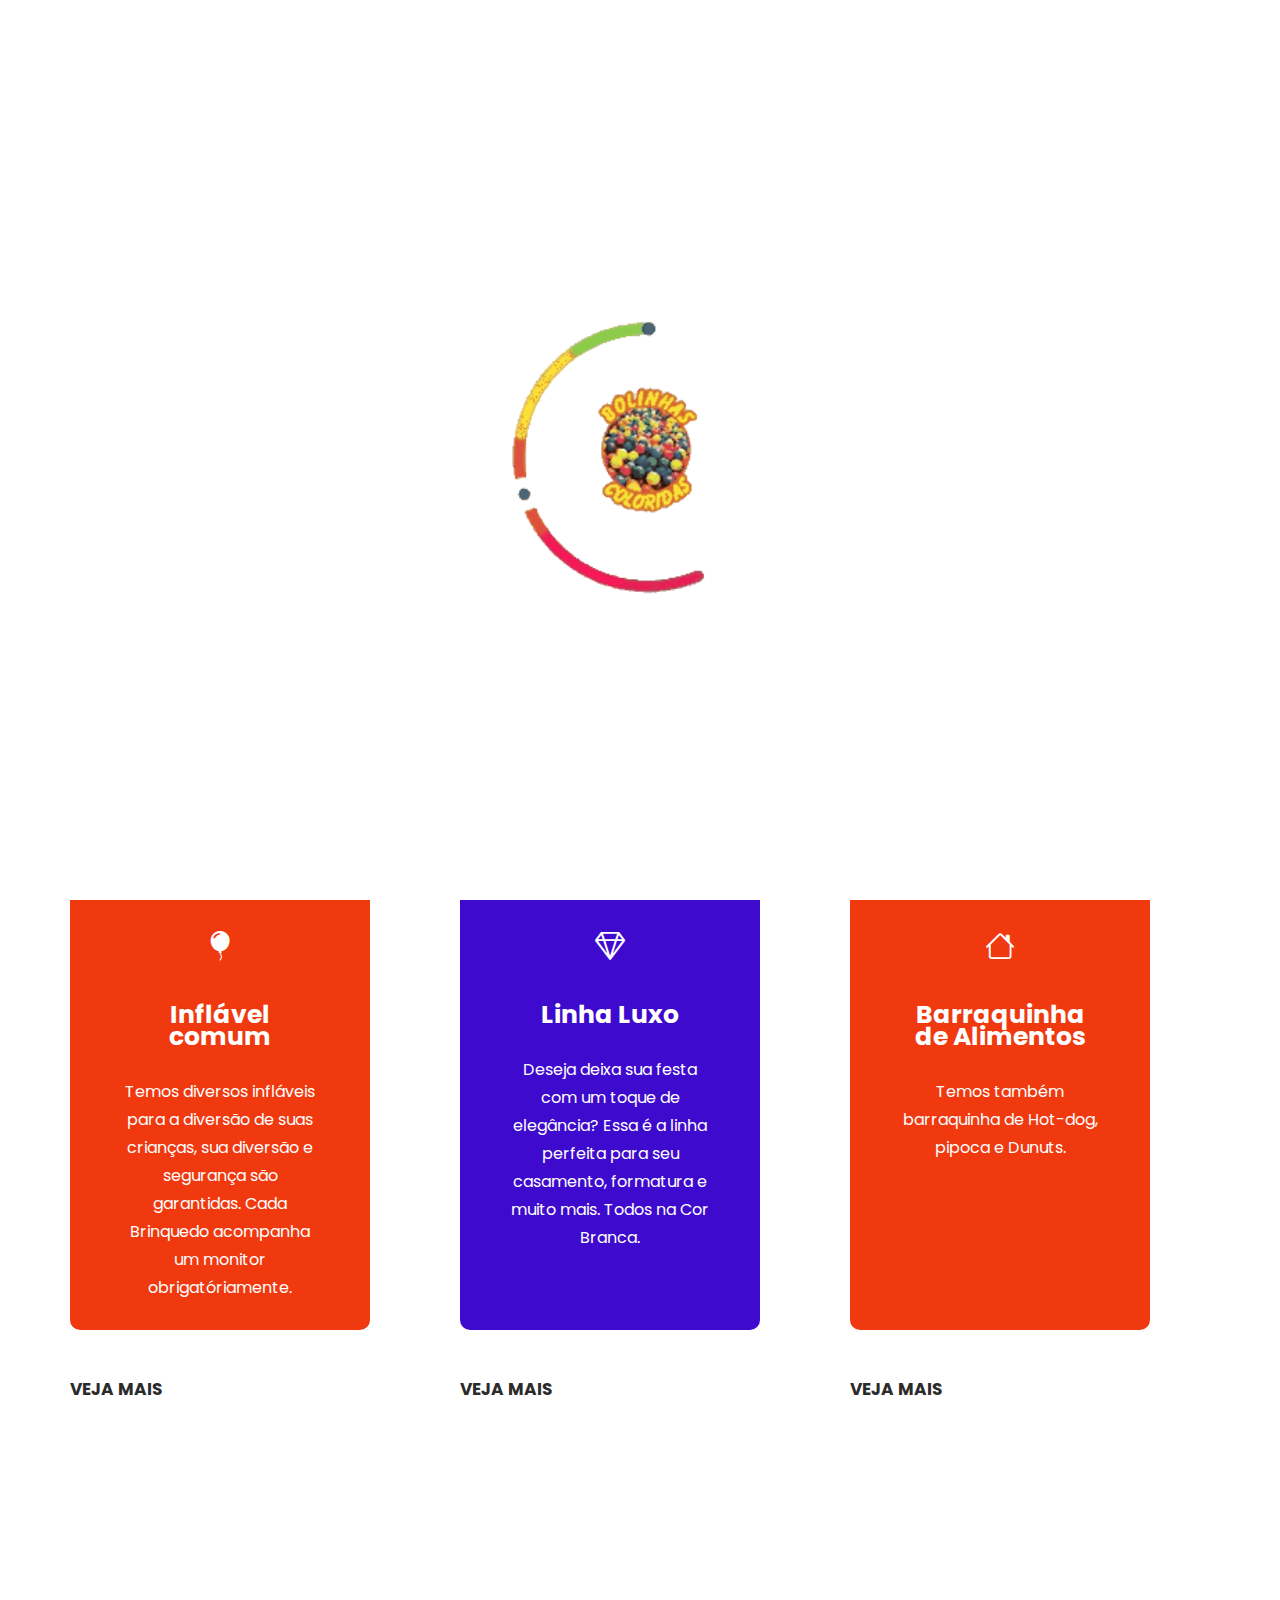
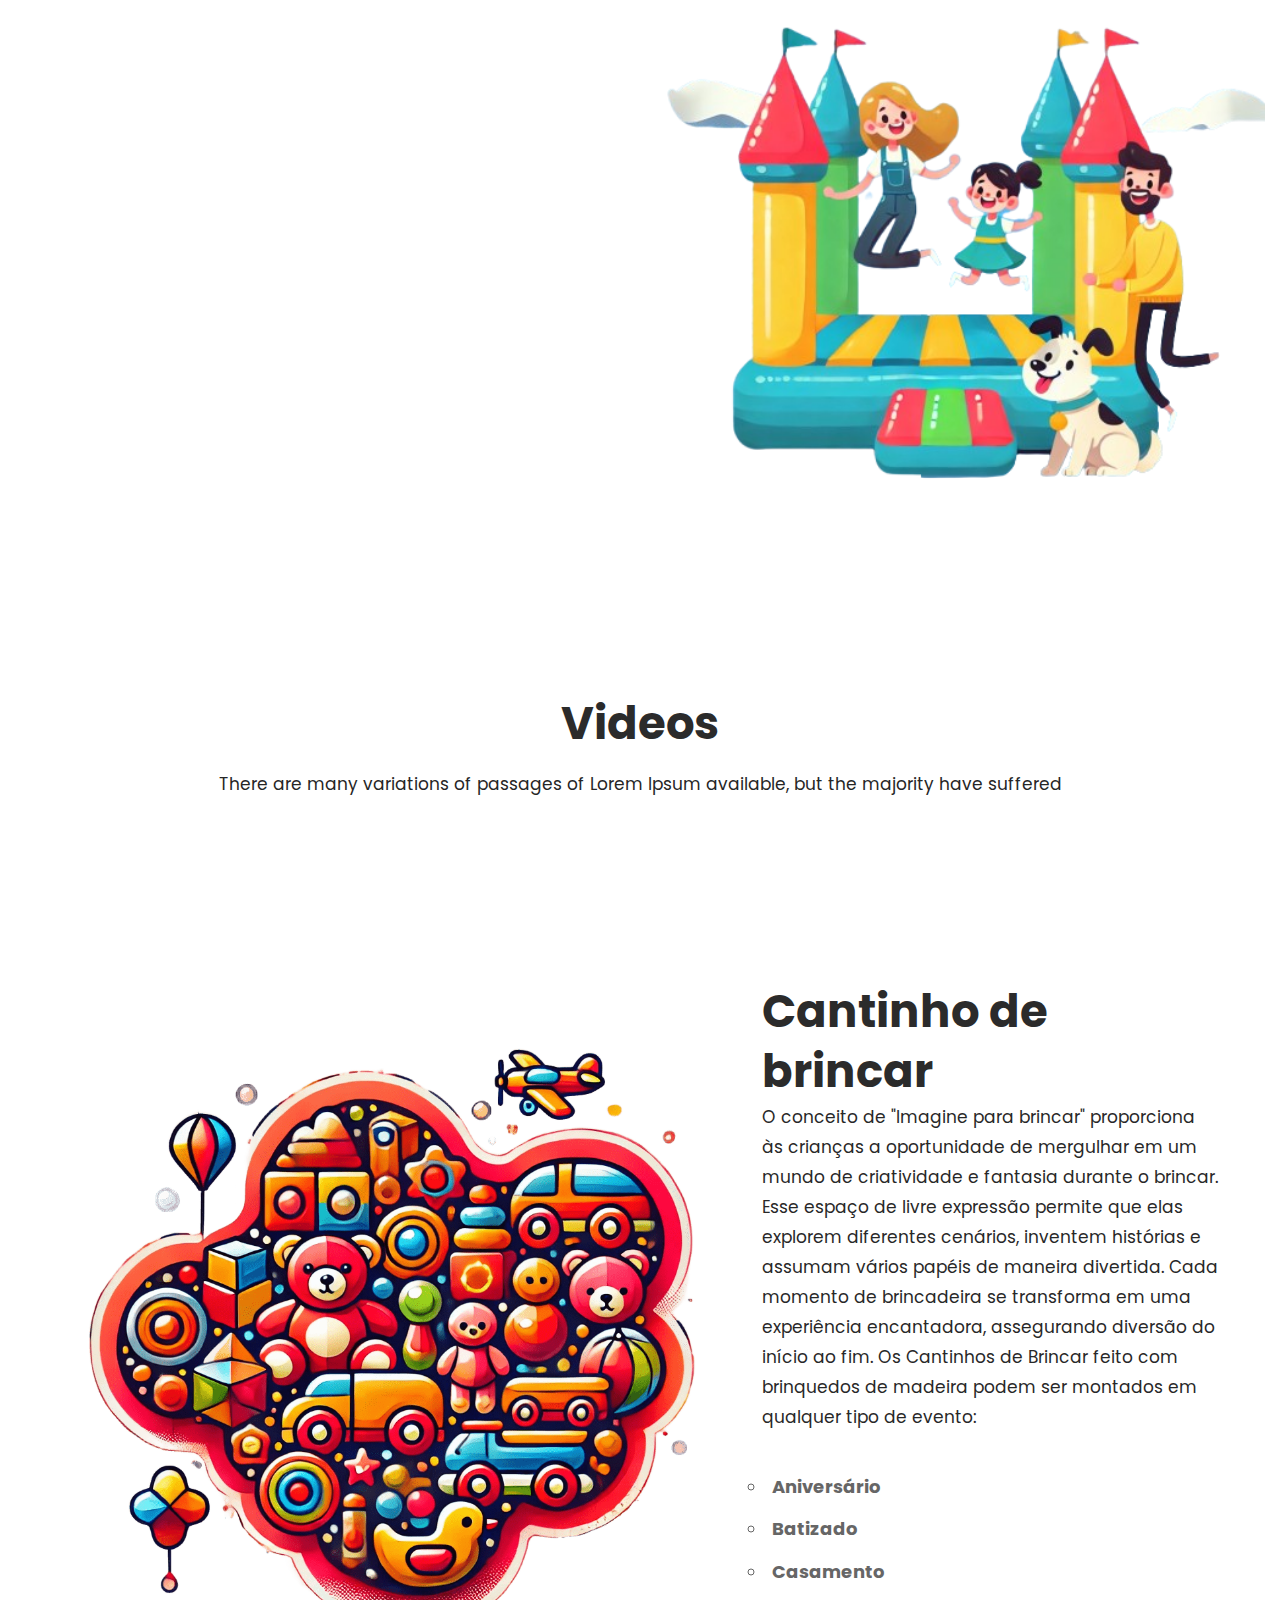
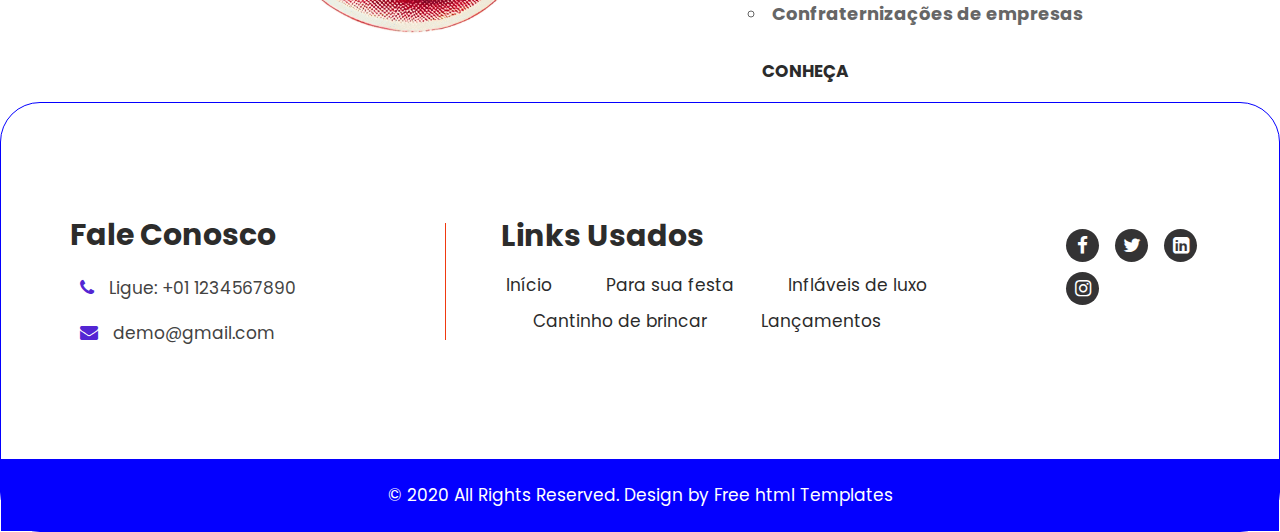
==== bolinhas-coloridas/index.html @ a18273a8 "first commit" ====
<!DOCTYPE html>
<html lang="pt-BR">
  <head>
    <!-- basic -->
    <meta charset="utf-8" />
    <meta http-equiv="X-UA-Compatible" content="IE=edge" />
    <!-- mobile metas -->
    <meta name="viewport" content="width=device-width, initial-scale=1" />
    <meta name="viewport" content="initial-scale=1, maximum-scale=1" />
    <!-- site metas -->
    <title>Bolinhas Coloridas</title>
    <meta name="keywords" content="" />
    <meta name="description" content="" />
    <meta name="author" content="" />
    <!-- bootstrap css -->
    <link rel="stylesheet" href="css/bootstrap.min.css" />
    <!-- style css -->
    <link rel="stylesheet" href="css/style.css" />
    <!-- Responsive-->
    <link rel="stylesheet" href="css/responsive.css" />
    <!-- fevicon -->
    <link rel="icon" href="images/fevicon.png" type="image/gif" />
    
    <!-- Tweaks for older IEs-->
    <link
      rel="stylesheet"
      href="https://netdna.bootstrapcdn.com/font-awesome/4.0.3/css/font-awesome.css"
    />
    <link
      rel="stylesheet"
      href="https://cdn.jsdelivr.net/npm/bootstrap-icons@1.11.3/font/bootstrap-icons.min.css"
    />
    <!--[if lt IE 9]>
      <script src="https://oss.maxcdn.com/html5shiv/3.7.3/html5shiv.min.js"></script>
      <script src="https://oss.maxcdn.com/respond/1.4.2/respond.min.js"></script
    ><![endif]-->
  </head>
  <!-- body -->
  <body class="main-layout">
    <!-- loader  -->
    <div class="loader_bg">
      <div class="loader"><img src="images/loading.gif" alt="#" /></div>
    </div>
    <!-- end loader -->
    <!-- header -->
   <my-header></my-header>
    <!-- end header inner -->
    <!-- end header -->
    <!-- top -->
    <div class="full_bg">
      <div class="slider_main">
        <div class="container-fluid">
          <div class="row">
            <div class="col-md-12" id="ToChange">
              <!-- carousel code -->
              <div id="carouselExampleIndicators" class="carousel slide">
                <ol class="carousel-indicators">
                  <li
                    data-target="#carouselExampleIndicators"
                    data-slide-to="0"
                    class="active"
                  ></li>
                  <li
                    data-target="#carouselExampleIndicators"
                    data-slide-to="1"
                  ></li>
                  <li
                    data-target="#carouselExampleIndicators"
                    data-slide-to="2"
                  ></li>
                </ol>
                <div class="carousel-inner">
                  <!-- first slide -->
                  <div class="carousel-item active">
                    <div class="carousel-caption relative">
                      <div class="row d_flex">
                        <div class="col-md-5">
                          <div class="board">
                            <i><img src="images/top_icon.png" alt="#" /></i>
                            <h3>
                              Chute<br />
                              ao<br />
                              Gol!
                            </h3>
                            <div class="link_btn">
                              <a class="read_more4" href="Javascript:void(0)"
                                >Veja mais <span></span
                              ></a>
                            </div>
                          </div>
                        </div>
                        <div class="col-md-7">
                          <div class="banner_img">
                            <figure>
                              <img
                                class="img_responsive"
                                src="/src/Catalogo-Locacao/chute-a-gol-01.jpg"
                              />
                            </figure>
                          </div>
                        </div>
                      </div>
                    </div>
                  </div>
                  <!-- second slide -->
                  <div class="carousel-item">
                    <div class="carousel-caption relative">
                      <div class="row d_flex">
                        <div class="col-md-5">
                          <div class="board">
                            <i><img src="images/top_icon.png" alt="#" /></i>
                            <h3>Giro Maluco!</h3>
                            <div class="link_btn">
                              <a class="read_more4" href="Javascript:void(0)"
                                >Veja mais <span></span
                              ></a>
                            </div>
                          </div>
                        </div>
                        <div class="col-md-7">
                          <div class="banner_img">
                            <figure>
                              <img
                                class="img_responsive"
                                src="/src/Catalogo-Locacao/GiroMaluco.png"
                              />
                            </figure>
                          </div>
                        </div>
                      </div>
                    </div>
                  </div>
                  <!-- third slide-->
                  <div class="carousel-item">
                    <div class="carousel-caption relative">
                      <div class="row d_flex">
                        <div class="col-md-5">
                          <div class="board">
                            <i><img src="images/top_icon.png" alt="#" /></i>
                            <h3>
                              Megaplay<br />
                              tigre<br />
                              3 em 1
                            </h3>
                            <div class="link_btn">
                              <a class="read_more4" href="Javascript:void(0)"
                                >Veja mais <span></span
                              ></a>
                            </div>
                          </div>
                        </div>
                        <div class="col-md-7">
                          <div class="banner_img">
                            <figure>
                              <img
                                class="img_responsive"
                                src="/src/Catalogo-Locacao/MegaplayTigre3em1.jpg"
                              />
                            </figure>
                          </div>
                        </div>
                      </div>
                    </div>
                  </div>
                </div>
                <!-- controls -->
                <a
                  class="carousel-control-prev"
                  href="#carouselExampleIndicators"
                  role="button"
                  data-slide="prev"
                >
                  <i class="fa fa-arrow-left" aria-hidden="true"></i>
                  <span class="sr-only">Previous</span>
                </a>
                <a
                  class="carousel-control-next"
                  href="#carouselExampleIndicators"
                  role="button"
                  data-slide="next"
                >
                  <i class="fa fa-arrow-right" aria-hidden="true"></i>
                  <span class="sr-only">Next</span>
                </a>
              </div>
            </div>
          </div>
        </div>
      </div>
    </div>
    <!-- end banner -->
    <!-- our class -->
    <div class="class">
      <div class="container">
        <div class="row">
          <div class="col-md-12">
            <div class="titlepage text_align_center">
              <h2>Classes dos nosso Brinquedos:</h2>
              <p>Conheça nossos Brinquedos:</p>
            </div>
          </div>
        </div>
        <div class="row">
          <div class="col-md-4 margi_bottom">
            <div id="Cont-teiner" class="class_box text_align_center">
              <i id="icon" class="bi bi-balloon-fill"></i>
              <h3>Inflável comum</h3>
              <p>
                Temos diversos infláveis para a diversão de suas crianças, sua
                diversão e segurança são garantidas.
                <span
                  >Cada Brinquedo acompanha um monitor obrigatóriamente.</span
                >
              </p>
            </div>
            <a class="read_more" href="inflaveis-comum.html">Veja mais</a>
          </div>
          <div class="col-md-4 margi_bottom">
            <div id="Cont-teiner" class="class_box blue text_align_center">
              <i id="icon" class="bi bi-gem"></i>
              <h3>Linha Luxo</h3>
              <p>
                Deseja deixa sua festa com um toque de elegância? Essa é a linha
                perfeita para seu casamento, formatura e muito mais.
                <span>Todos na Cor Branca.</span>
              </p>
            </div>
            <a class="read_more2" href="inflaveis-luxo.html">Veja mais</a>
          </div>
          <div class="col-md-4 margi_bottom">
            <div id="Cont-teiner" class="class_box text_align_center">
              <i id="icon" class="bi bi-house"></i>
              <h3>Barraquinha de Alimentos</h3>
              <p>Temos também barraquinha de Hot-dog, pipoca e Dunuts.</p>
            </div>
            <a class="read_more" href="barraquinha.html">Veja mais</a>
          </div>
        </div>
      </div>
    </div>
    <!-- end our class -->
    <!-- about -->
    <div class="about">
      <div class="container-fluid">
        <div class="row d_flex">
          <div class="col-md-6">
            <div class="titlepage text_align_left">
              <h2>
                Sobre <br />Bolinhas <br />
                Coloridas
              </h2>
              <p>
                Lorem ipsum dolor Lorem ipsum dolor Lorem ipsum dolor Lorem
                ipsum dolor Lorem ipsum dolor Lorem ipsum dolor Lorem ipsum
                dolorLorem ipsum dolorLorem ipsum dolorLorem ipsum dolor
              </p>
              <div class="link_btn">
                <a class="read_more5" href="about.html">Veja mais</a> <!--Colocar sobre bolinhas e dentro dessa page colocar fadtea-->
              </div>
            </div>
          </div>
          <div class="col-md-6">
            <div class="about_img text_align_center">
              <figure>
                <img
                  class="img-family"
                  src="/src/HappiestMoment.png"
                />
              </figure>
            </div>
          </div>
        </div>
      </div>
    </div>
    <!-- end about -->
    <!-- show videos -->
    <div class="show-videos">
      <div class="container-fluid">
        <div class="row">
          <div class="col-md-12">
            <div class="titlepage text_align_center">
              <h2>Videos</h2>
              <p>
                There are many variations of passages of Lorem Ipsum available,
                but the majority have suffered
              </p>
            </div>
          </div>
        </div>
        <div class="row">
          <div class="col-md-4">
            <div class="show-videos-box">
              <figure><!-- aquiteria video da escolha dela--></figure>
              <div class="link_btn">
                <a class="read_more5" href="Javascript:void(0)">Veja mais</a>
              </div>
            </div>
          </div>
          <div class="col-md-4">
            <div class="show-videos-box">
              <figure><!-- aquiteria video da escolha dela--></figure>
              <div class="link_btn">
                <a class="read_more5" href="Javascript:void(0)">Veja mais</a>
              </div>
            </div>
          </div>
          <div class="col-md-4">
            <div class="show-videos-box">
              <figure><!-- aquiteria video da escolha dela--></figure>
              <div class="link_btn">
                <a class="read_more5" href="Javascript:void(0)">Veja mais</a>
              </div>
            </div>
          </div>
        </div>
      </div>
    </div>
    <!-- end show videos -->
    <!-- cantinho de brincar -->
    <div class="kids-thing">
      <div class="container-fluid">
        <div class="row d_flex d_grid">
          <div class="col-md-7">
            <div class="image-kids text_align_center" data-aos="fade-right">
              <figure>
                <img class="img_responsive" src="/src/ThingsKids.png" alt="#" />
              </figure>
            </div>
          </div>
          <div class="col-md-5 order_1_mobile">
            <div class="titlepage text_align_left">
              <h2>Cantinho de <br />brincar</h2>
              <p>
                O conceito de "Imagine para brincar" proporciona às crianças a
                oportunidade de mergulhar em um mundo de criatividade e fantasia
                durante o brincar. Esse espaço de livre expressão permite que
                elas explorem diferentes cenários, inventem histórias e assumam
                vários papéis de maneira divertida. Cada momento de brincadeira
                se transforma em uma experiência encantadora, assegurando
                diversão do início ao fim. Os Cantinhos de Brincar feito com
                brinquedos de madeira podem ser montados em qualquer tipo de
                evento:
                <ol class="cantinho-list">
                    <li>Aniversário</li>
                    <li>Batizado</li>
                    <li>Casamento</li>
                    <li>Confraternizações de empresas</li>
                </ol>
              </p>
              <a class="read_more" href="cantinho-de-brincar.html">Conheça</a>
            </div>
          </div>
        </div>
      </div>
    </div>
    <!-- end cantinho de brincar -->
    
    <!-- Botão flutuante do WhatsApp -->
<a href="https://wa.me/5511957109907" id="whatsapp-btn" target="_blank">
  <div class="whatsapp-icon">
    <i class="bi bi-whatsapp"></i>
  </div>
</a>

    <!-- end testimonial -->
    <!--  footer -->
    <my-footer></my-footer>
    <!-- end footer -->
    <!-- Javascript files-->
    <script src="js/jquery.min.js"></script>
    <script src="js/bootstrap.bundle.min.js"></script>
    <script src="js/jquery-3.0.0.min.js"></script>
    <!-- sidebar -->
    <script src="js/custom.js"></script>
    <script src="js/body.js"></script>
    <script>
      AOS.init();
    </script>
  </body>
</html>
---- bolinhas-coloridas/css/style.css ----
/*--------------------------------------------------------------------- File Name: style.css ---------------------------------------------------------------------*/

/*--------------------------------------------------------------------- import Fonts ---------------------------------------------------------------------*/

@import url("https://fonts.googleapis.com/css?family=Rajdhani:300,400,500,600,700");
@import url("https://fonts.googleapis.com/css?family=Poppins:100,100i,200,200i,300,300i,400,400i,500,500i,600,600i,700,700i,800,800i,900,900i");
@import url("https://fonts.googleapis.com/css?family=Roboto:300,400,500,700,900&display=swap");
@import url("https://fonts.googleapis.com/css?family=Courgette&display=swap");

/*****---------------------------------------- 1) font-family: 'Rajdhani', sans-serif;
 2) font-family: 'Poppins', sans-serif;
 ----------------------------------------*****/

/*--------------------------------------------------------------------- import Files ---------------------------------------------------------------------*/

@import url(animate.min.css);
@import url(normalize.css);
@import url(icomoon.css);
@import url(font-awesome.min.css);
@import url(meanmenu.css);
@import url(owl.carousel.min.css);
@import url(swiper.min.css);
@import url(slick.css);
@import url(jquery.fancybox.min.css);
@import url(jquery-ui.css);
@import url(nice-select.css);

/*--------------------------------------------------------------------- skeleton ---------------------------------------------------------------------*/

* {
  box-sizing: border-box !important;
  font-family: "Poppins", sans-serif;
}

.container {
  max-width: 1170px;
}

html {
  scroll-behavior: smooth;
}

body {
  color: #666666;
  font-size: 14px;

  line-height: 1.80857;
  font-weight: normal;
}

a {
  color: #1f1f1f;
  text-decoration: none !important;
  outline: none !important;
  -webkit-transition: all 0.3s ease-in-out;
  -moz-transition: all 0.3s ease-in-out;
  -ms-transition: all 0.3s ease-in-out;
  -o-transition: all 0.3s ease-in-out;
  transition: all 0.3s ease-in-out;
}

h1,
h2,
h3,
h4,
h5,
h6 {
  letter-spacing: 0;
  font-weight: normal;
  position: relative;
  padding: 0;
  font-weight: normal;
  line-height: normal;
  color: #111111;
  margin: 0;
}

h1 {
  font-size: 24px;
}

h2 {
  font-size: 22px;
}

h3 {
  font-size: 18px;
}

h4 {
  font-size: 16px;
}

h5 {
  font-size: 14px;
}

h6 {
  font-size: 13px;
}

*,
*::after,
*::before {
  -webkit-box-sizing: border-box;
  -moz-box-sizing: border-box;
  box-sizing: border-box;
}

h1 a,
h2 a,
h3 a,
h4 a,
h5 a,
h6 a {
  color: #212121;
  text-decoration: none !important;
  opacity: 1;
}

button:focus {
  outline: none;
}

ul,
li,
ol {
  margin: 0px;
  padding: 5px;
  list-style: none;
}

p {
  margin: 0px;
  font-weight: 400;
  font-size: 17px;
  line-height: 24px;
}

a {
  color: #222222;
  text-decoration: none;
  outline: none !important;
}

a,
.btn {
  text-decoration: none !important;
  outline: none !important;
  -webkit-transition: all 0.3s ease-in-out;
  -moz-transition: all 0.3s ease-in-out;
  -ms-transition: all 0.3s ease-in-out;
  -o-transition: all 0.3s ease-in-out;
  transition: all 0.3s ease-in-out;
}

img {
  max-width: 100%;
  height: auto;
}

:focus {
  outline: 0;
}

.btn-custom {
  margin-top: 20px;
  background-color: transparent !important;
  border: 2px solid #ddd;
  padding: 12px 40px;
  font-size: 16px;
}

.lead {
  font-size: 18px;
  line-height: 30px;
  color: #767676;
  margin: 0;
  padding: 0;
}

.form-control:focus {
  border-color: #ffffff !important;
  box-shadow: 0 0 0 0.2rem rgba(255, 255, 255, 0.25);
}

.navbar-form input {
  border: none !important;
}

.badge {
  font-weight: 500;
}

blockquote {
  margin: 20px 0 20px;
  padding: 30px;
}

button {
  border: 0;
  margin: 0;
  padding: 0;
  cursor: pointer;
}

.full {
  float: left;
  width: 100%;
}

.full {
  width: 100%;
  float: left;
  margin: 0;
  padding: 0;
}

.titlepage {
  padding-bottom: 60px;
}

.titlepage h2 {
  font-size: 45px;
  color: #2b2b2b;
  line-height: 60px;
  font-weight: bold;
  padding: 0;
  display: inline-block;
}

.d_flex {
  display: flex;
  align-items: center;
  flex-wrap: wrap;
}

.read_more {
  font-size: 17px;
  text-transform: uppercase;
  transition: ease-in all 0.5s;
  font-weight: bold;
  color: #2b2b2b;
  z-index: 999;
  position: relative;
}

.link_btn {
  display: flex;
  align-items: center;
}

.read_more:before {
  content: "";
  width: 0px;
  height: 1px;
  border: #f0390f solid 1px;
  transition: all 0.2s linear;
  display: block;
  margin-bottom: -16px;
  position: relative;
  z-index: -1;
  left: 104px;
  opacity: 0;
  transition: ease-in all 0.5s;
}

.read_more:hover:before {
  width: 140px;
  opacity: 1;
  transition: ease-in all 0.5s;
}

.read_more:hover {
  color: #f0390f;
  transition: ease-in all 0.5s;
}

.read_more::before::after {
  width: 100%;
  transition: ease-in all 0.5s;
}

/*começo-readmore2*/
.read_more2 {
  font-size: 17px;
  text-transform: uppercase;
  transition: ease-in all 0.5s;
  font-weight: bold;
  color: #2b2b2b;
  z-index: 999;
  position: relative;
}

.read_more2:before {
  content: "";
  width: 0px;
  height: 1px;
  border: #0400ff solid 1px;
  transition: all 0.2s linear;
  display: block;
  margin-bottom: -16px;
  position: relative;
  z-index: -1;
  left: 104px;
  opacity: 0;
  transition: ease-in all 0.5s;
}

.read_more2:hover:before {
  width: 140px;
  opacity: 1;
  transition: ease-in all 0.5s;
}

.read_more2:hover {
  color: #0400ff;
  transition: ease-in all 0.5s;
}

.read_more2::before::after {
  width: 100%;
  transition: ease-in all 0.5s;
}

/*fim-readmore2*/

/*Read more do slider */
.read_more4 {
  font-size: 17px;
  text-transform: uppercase;
  transition: ease-in all 0.5s;
  font-weight: bold;
  color: #2b2b2b;
  z-index: 999;
  position: relative;
}

.read_more4:before {
  content: "";
  width: 0px;
  height: 1px;
  border: #000000 solid 1px;
  transition: all 0.2s linear;
  display: block;
  margin-bottom: -16px;
  position: relative;
  z-index: -1;
  left: 104px;
  opacity: 0;
  transition: ease-in all 0.5s;
}

.read_more4:hover:before {
  width: 140px;
  opacity: 1;
  transition: ease-in all 0.5s;
}

.read_more4:hover {
  color: #000000;
  transition: ease-in all 0.5s;
}

.read_more4::before::after {
  width: 100%;
  transition: ease-in all 0.5s;
}

/*fim Read more do slider */

/*Read more do sobre */
.read_more5 {
  font-size: 17px;
  text-transform: uppercase;
  transition: ease-in all 0.5s;
  font-weight: bold;
  color: #ffffff;
  z-index: 999;
  position: relative;
}

.read_more5:before {
  content: "";
  width: 0px;
  height: 1px;
  border: #ffffff solid 1px;
  transition: all 0.2s linear;
  display: block;
  margin-bottom: -16px;
  position: relative;
  z-index: -1;
  left: 104px;
  opacity: 0;
  transition: ease-in all 0.5s;
}

.read_more5:hover:before {
  width: 140px;
  opacity: 1;
  transition: ease-in all 0.5s;
}

.read_more5:hover {
  color: #ffffff;
  transition: ease-in all 0.5s;
}

.read_more5::before::after {
  width: 100%;
  transition: ease-in all 0.5s;
}

/*fim Read more do sobre */

.text_align_left {
  text-align: left;
}

.text_align_right {
  text-align: right;
}

.text_align_center {
  text-align: center;
}

.img_responsive {
  margin: 60px 0 0 0;
  max-width: 100%;
  border-radius: 10px;
  width: 700px;
  height: auto;
}

/*Style icon*/
#icon {
  font-size: 30px;
  color: white;
}

/*fim-style icon*/

/**-- heading section --**/

/*---------------------------- preloader area ----------------------------*/

.loader_bg {
  position: fixed;
  z-index: 9999999;
  background: #fff;
  width: 100%;
  height: 100%;
}

.loader {
  height: 100%;
  width: 100%;
  position: absolute;
  left: 0;
  top: 0;
  display: flex;
  justify-content: center;
  align-items: center;
}

.loader img {
  width: 500px;
}

/*-- header --*/

.header {
  width: 100%;
  background: #fff0;
  height: 107px;
  padding: 27px 20px;
  position: absolute;
  z-index: 999;
}

.navigation.navbar {
  float: right;
  padding: 0;
}

.navigation.navbar-dark .navbar-nav .nav-link {
  padding: 10px;
  color: #2b2b2b;
  font-size: 17px;
  line-height: 20px;
  font-weight: 400;
  border-radius: 30px;
  text-transform: uppercase;
}

.navigation.navbar-dark .navbar-nav .nav-link:focus,
.navigation.navbar-dark .navbar-nav .nav-link:hover {
  color: #fff;
  background: #add8e6;
  font-weight: bold;
}

.navigation.navbar-dark .navbar-nav .active > .nav-link,
.navigation.navbar-dark .navbar-nav .nav-link.active,
.navigation.navbar-dark .navbar-nav .nav-link.show,
.navigation.navbar-dark .navbar-nav .show > .nav-link {
  color: #fff;
  background: #add8e6;
  font-weight: bold;
}

.di_no {
  display: none;
}

ul.email {
  padding-top: 1px;
  display: flex;
  align-items: center;
  justify-content: flex-end;
  flex-wrap: wrap;
}

ul.email li {
  padding: 0px 30px;
}

ul.email li:nth-child(2) {
  padding-right: 0;
}

ul.email li a {
  font-size: 29px;
}

ul.email li i {
  color: #5e5d5e;
  font-size: 19px;
}

/* Oculta o menu suspenso */
.dropdown-menu {
  display: none;
  position: absolute;
  list-style: none;
  padding: 10px;
  margin: 0;
  box-shadow: 0px 4px 8px rgba(0, 0, 0, 0.2);
  border-radius: 5px;
}

/* Estiliza os itens do dropdown */
.dropdown-menu li {
  padding: 8px 12px;
}

/* Estiliza os links dentro do dropdown */
.dropdown-menu li a {
  text-decoration: none;
  color: black;
  display: block;
  transition: 0.3s;
  border-radius: 5px;
}
.dropdown-menu li a:hover {
  background-color: #0400ff;
  color: white;
  font-weight: bold;
}

/* Mostra o menu quando ativo */
.show {
  display: block;
}

/* Animação para o ícone girar */
.icon-rotate {
  transform: rotate(180deg);
  transition: transform 0.3s ease;
}

/** end header **/

/** banner section **/

.full_bg {
  background: #fff;
}

.slider_main {
  padding-top: 6%;
}

.relative {
  left: 0;
  right: 0;
  text-align: left;
  position: inherit;
}

.carousel-indicators {
  bottom: 0;
}

.carousel-control.right,
.carousel-control.left {
  background-image: none;
}

.carousel-item {
  min-height: 350px;
  height: 100%;
  width: 100%;
}

.board {
  max-width: 474px;
  float: right;
  text-align: left;
  width: 100%;
}

.relative h3 {
  padding-top: 60px;
  font-size: 70px;
  line-height: 85px;
  color: #2b2b2b;
  font-weight: bold;
  padding-bottom: 60px;
}

.carousel .icon-container {
  display: inline-block;
  font-size: 25px;
  line-height: 25px;
  padding: 1em;
  text-align: center;
  border-radius: 50%;
}

.slider_main .carousel-indicators {
  display: none;
}

#carouselExampleIndicators .carousel-control-prev,
#carouselExampleIndicators .carousel-control-next {
  width: 66px;
  height: 66px;
  background-color: #000000;
  color: #fff;
  font-size: 15px;
  opacity: 1;
  border-radius: 50px;
  top: 100%;
}

#carouselExampleIndicators .carousel-control-prev {
  left: 4%;
}

#carouselExampleIndicators .carousel-control-next {
  right: inherit;
  left: 10%;
}

#carouselExampleIndicators .carousel-control-next:hover,
#carouselExampleIndicators .carousel-control-prev:hover {
  background-color: #0011ff98;
  color: #fff;
}

.banner_img {
  padding-right: 50px;
}

.banner_img figure {
  margin: 0;
}

/** end banner section **/

/** our class **/

.class {
  padding: 140px 0px 60px 0px;
}

.class .titlepage p {
  font-size: 17px;
  padding-top: 15px;
  color: #2b2b2b;
}

.class_box {
  border-radius: 10px;
  background: #f0390f;
  margin-bottom: 58px;
  transition: ease-in all 0.5s;
  padding: 40px 50px 75px 50px;
}

.class_box h3 {
  color: #fff;
  font-size: 25px;
  transition: ease-in all 0.5s;
  font-weight: bold;
  line-height: 22px;
  padding: 30px 0;
}

.class_box p {
  color: #fff;
  font-size: 16px;
  line-height: 28px;
  transition: ease-in all 0.5s;
}

.blue {
  background: #3e0bce;
}

.margi_bottom {
  margin-bottom: 30px;
}

/** end our class **/

/** about section **/

.about {
  background: url(../images/about_bg.jpg);
  background-size: cover;
  background-position: center center;
  background-repeat: no-repeat;
  background-attachment: fixed;
  padding-top: 90px;
}

.about .titlepage {
  padding-bottom: 0;
  max-width: 554px;
  float: right;
}

.about .titlepage h2 {
  padding-bottom: 30px;
  color: #fff;
}

.about .titlepage p {
  font-weight: 400;
  font-size: 17px;
  line-height: 30px;
  color: #fff;
  padding-bottom: 29px;
}

.about_img figure {
  margin: 0;
}

.about_img figure img {
  width: 100%;
  margin-bottom: -11px;
}

.about .read_more {
  color: #fff;
  background: #3e0bce;
}

.about .read_more:hover {
  color: #f0390f;
  background: #3e0bce;
}

/** end about section **/

/** show-videos **/

.show-videos {
  background: #fff;
  padding: 90px 30px 90px 30px;
}

.show-videos .titlepage p {
  padding-top: 15px !important;
  line-height: 30px;
  font-size: 17px;
  color: #262626;
}

.show-videos-box figure {
  margin: 0;
}

.show-videos-box figure img {
  max-width: 100%;
  margin-bottom: 35px;
}

.show-videos .read_more::before {
  left: 89px;
}

/** end show-videos **/

/** kids-thing section **/

.kids-thing {
  background: #fff;
}

.kids-thing .titlepage {
  padding-bottom: 0;
  max-width: 458px;
  float: left;
}

.shkids-thingop .titlepage h2 {
  padding-bottom: 30px;
  color: #2d2c2c;
}

.kids-thing .titlepage p {
  font-weight: 400;
  font-size: 17px;
  line-height: 30px;
  color: #282828;
  padding-bottom: 29px;
}

.image-kids {
  padding-left: 40px;
}

.image-kids figure {
  margin: 0;
}

.kids-thing .titlepage .read_more::before {
  left: 89px;
}

/** end kids-thing section **/

/** testimonial **/

.testimonial {
  background: #3e0bce;
  padding: 90px 0;
  margin-top: 90px;
}

.testimonial .titlepage h2 {
  color: #fff;
}

.carousel-indicators {
  display: none;
}

#myCarousel a.carousel-control-next,
#myCarousel a.carousel-control-prev {
  background: #f0390f;
  width: 72px;
  height: 72px;
  top: 112%;
  opacity: 1;
  font-size: 33px;
  border-radius: 40px;
  color: #fff;
}

#myCarousel a.carousel-control-prev {
  left: 44%;
}

#myCarousel a.carousel-control-next {
  right: 44%;
}

#myCarousel a.carousel-control-next:focus,
#myCarousel a.carousel-control-next:hover,
#myCarousel a.carousel-control-prev:focus,
#myCarousel a.carousel-control-prev:hover {
  color: #fff;
  background: #f0390fd4;
  opacity: 1;
}

.relative {
  position: inherit;
  bottom: 0;
  padding: 0;
}

.testimonial .carousel-item {
  padding-top: 53px;
}

.test_box {
  background: #f0390f;
  border-radius: 20px;
  padding: 0 20px 40px 20px;
}

.test_box span {
  width: 100px;
  box-shadow: 0 0 38px rgba(14, 14, 13, 0.1);
  height: 100px;
  background: #fff;
  border-radius: 50px;
  margin: 0 auto;
  display: flex;
  align-items: center;
  margin-top: -49px;
  display: inline-grid;
}

.test_box span img {
  width: 38px;
  height: 52px;
  padding: 0;
}

.test_box h4 {
  color: #fff;
  font-size: 24px;
  line-height: 25px;
  font-weight: bold;
  margin-top: 38px;
}

.test_box img {
  width: 20px;
  margin: 0 auto;
  padding: 15px 0;
}

.test_box p {
  color: #fff;
  font-size: 17px;
}

.white_bg {
  background: #fff;
  padding: 0 40px 60px 40px;
  margin: 0 20px;
  box-shadow: 0 0 38px rgba(14, 14, 13, 0.27);
}

.white_bg span {
  width: 120px;
  height: 120px;
  border-radius: 60px;
}

.white_bg span img {
  width: 45px;
  height: 52px;
  padding: 0;
}

.white_bg h4 {
  font-size: 25px;
  color: #2b2b2b;
}

.white_bg img {
  width: 41px;
  margin: 0 auto;
  padding: 25px 0;
}

.white_bg p {
  color: #2b2b2b;
}

/** end testimonial **/

/** footer **/

.footer {
  margin-top: auto;
  padding-top: 120px;
  background: #fff;
  text-align: center;
  border: 1px solid #0400ff;
  border-radius: 40px;
}

.border_left {
  border-left: #f0390f solid 1px;
  padding-left: 40px;
}

.informations {
  display: block;
}

.informations h3 {
  text-align: left;
  font-weight: bold;
  font-size: 30px;
  line-height: 24px;
  color: #2c2c2b;
  padding-bottom: 15px;
}

.informations ul li {
  color: #bebbbb;
  font-size: 14px;
  text-align: left;
  line-height: 35px;
  display: inline-block;
}

.informations ul li img {
  max-width: 84px;
}

ul.conta {
  padding-top: 12px;
}

ul.conta li {
  color: #434342;
  text-align: left;
  padding-bottom: 22px;
  font-size: 17px;
  line-height: 18px;
  display: flex;
  align-items: center;
}

ul.conta li:last-child {
  padding-right: 0;
}

ul.conta li i {
  padding-right: 15px;
  text-align: center;
  font-size: 18px;
  color: #5326d3;
}

ul.conta li a {
  color: #434342;
}

ul.all-links li {
  float: left;
  padding: 0px 27px;
}

ul.all-links li a {
  color: #2b2b2b;
  font-size: 17px;
}

ul.all-links li a:hover {
  color: #5326d3;
}

ul.all-links li:nth-child(1) {
  padding-left: 0;
}

ul.all-links li:nth-child(5) {
  padding-right: 0;
}

ul.icon-social {
  float: left;
  padding-top: 0px;
}

ul.icon-social li {
  display: inline-block;
  margin: 0 1px;
}

ul.icon-social li a {
  background: #343334;
  width: 33px;
  height: 33px;
  display: flex;
  align-items: center;
  justify-content: center;
  color: #fff;
  border-radius: 30px;
}

ul.icon-social li a i {
  font-size: 19px;
  transition: ease-in all 0.5s;
}

ul.icon-social li a:hover {
  color: #fff;
  background: #5326d3;
  transition: ease-in all 0.5s;
}

.copy {
  margin-top: 90px;
  padding-bottom: 25px;
  background: #0400ff;
}

.copy p {
  color: #fff;
  font-size: 17 px;
  line-height: 22px;
  text-align: center;
  padding-top: 25px;
  font-weight: 400;
  font-weight: normal;
}

.copy a {
  color: #fff;
}

.copy a:hover {
  color: #3e0bce;
}

/** end footer **/

/**  inner page css **/

.inner_page .header {
  box-shadow: 0 0 10px rgb(240, 57, 15);
  margin-bottom: 10px;
  position: inherit;
}

.inner_page .about {
  margin-top: 80px;
}

.inner_page .class {
  padding-top: 80px;
  padding-bottom: 0;
}

/** contact **/

.contact {
  background: #fcfcfc;
  padding-bottom: 90px;
  padding-top: 88px;
}

.main_form {
  width: 100%;
}

.main_form .contactus {
  padding: 0px 10px;
  margin-bottom: 20px;
  width: 100%;
  height: 50px;
  background: #fff;
  color: #501f14;
  font-size: 17px;
  font-weight: normal;
  border-radius: 11px;
  border: inherit;
  box-shadow: 0px 0px 2px 0 #f34b52d4;
}

.custom-select {
  padding: 0px 10px;
  color: #501f14;
  font-size: 17px;
  height: 50px;
  border: inherit;
  box-shadow: 0px 0px 2px 0 #f34b52d4;
  margin-bottom: 20px;
  border-radius: 11px;
}

.custom-select:focus {
  border: inherit;
  box-shadow: 0px 0px 2px 0 #f34b52d4;
}

.main_form .textarea {
  margin-bottom: 20px;
  width: 100%;
  background: #fff;
  color: #501f14;
  font-size: 17px;
  font-weight: normal;
  padding: 12px 15px 10px 15px;
  height: 155px;
  border-radius: 11px;
  border: inherit;
  box-shadow: 0px 0px 2px 0#f34b52d4;
}

.main_form .send_btn {
  font-size: 18px;
  transition: ease-in all 0.5s;
  background-color: #f0390f;
  text-transform: uppercase;
  color: #fff;
  max-width: 193px;
  width: 100%;
  display: block;
  margin-top: 10px !important;
  font-weight: 600;
  height: 53px;
  border-radius: 10px;
  padding: 13px 0;
}

.main_form .send_btn:hover {
  background: #3e0bce;
  color: #fff;
  transition: ease-in all 0.5s;
}

#request *::placeholder {
  color: #501f14;
  opacity: 1;
}

#Cont-teiner {
  width: 300px;
  height: 450px;
}

.img-family {
  width: 200px;
  height: auto;

  padding: 0 0 20px 0;
}

.text-conheca {
  font-size: 30px;
  color: black;
  font-weight: bold;
}

.cantinho-list li {
  font-size: 18px;
  list-style: circle;
  font-weight: bold;
  transition: 0.2s ease-out;
}
.cantinho-list li:hover {
  color: black;
  transform: scale(1.2);
}

/** end contact **/

/*wpp*/

/* Estilização para a bolinha flutuante */
#whatsapp-btn {
  position: fixed; /* Faz com que o botão fique fixo na tela */
  bottom: 20px; /* Distância do fim da tela */
  right: 20px; /* Distância da direita da tela */
  z-index: 1000; /* Garante que a bolinha fique por cima de outros elementos */
}

.whatsapp-icon {
  width: 60px; /* Tamanho da bolinha */
  height: 60px; /* Tamanho da bolinha */
  background-color: #25d366; /* Cor do WhatsApp */
  border-radius: 50%; /* Torna a bolinha redonda */
  display: flex;
  align-items: center;
  justify-content: center;
  box-shadow: 0 4px 8px rgba(0, 0, 0, 0.2); /* Sombra para dar efeito de flutuação */
  transition: 0.3s;
}

.whatsapp-icon:hover {
  width: 80px; /* Tamanho da bolinha */
  height: 80px; /* Tamanho da bolinha */
}

.whatsapp-icon i {
  color: white; /* Cor do ícone */
  font-size: 30px; /* Tamanho do ícone */
}
---- bolinhas-coloridas/css/responsive.css ----
/*--------------------------------------------------------------------- 
File Name: responsive.css 
---------------------------------------------------------------------*/

@media (min-width: 1200px) and (max-width: 1342px) {
}

@media (min-width: 992px) and (max-width: 1199px) {
  .slider_main {
    padding-top: 9%;
  }
  .navigation.navbar-dark .navbar-nav .nav-link {
    padding: 15px 26px;
  }
  .relative h3 {
    padding-bottom: 25px;
  }
  #carouselExampleIndicators .carousel-control-prev {
    left: 3%;
  }
  .about {
    padding: 90px 0;
  }
  #myCarousel a.carousel-control-prev {
    left: 41%;
  }
  ul.fullink li {
    padding: 0px 16px;
  }
  ul.social_icon li {
    margin: 0 0px;
  }
  ul.social_icon li a {
    width: 28px;
    line-height: 28px;
    height: 28px;
  }
  ul.social_icon li a i {
    font-size: 16px;
  }
}

@media (min-width: 768px) and (max-width: 991px) {
  .slider_main {
    padding-top: 14%;
  }
  .header {
    padding: 27px 10px;
  }
  .navigation.navbar-dark .navbar-nav .nav-link {
    padding: 7px 14px;
    font-size: 16px;
  }
  ul.email li {
    padding: 0px 15px;
  }
  .relative h3 {
    padding-bottom: 25px;
    padding-top: 29px;
    font-size: 61px;
    line-height: 75px;
  }
  #carouselExampleIndicators .carousel-control-prev {
    left: 1%;
  }
  .class_box {
    padding: 40px 20px 50px 20px;
  }
  .about {
    padding: 90px 0;
  }
  .skating {
    padding: 90px 0px 90px 0px;
  }
  .image-kids {
    padding-left: 0px;
  }
  .test_box {
    padding: 0 10px 40px 10px;
  }
  .white_bg {
    margin: 0;
  }
  #myCarousel a.carousel-control-prev {
    left: 41%;
  }
  #myCarousel a.carousel-control-next {
    right: 41%;
  }
  .border_left {
    padding-left: 20px;
  }
  .newsl {
    font-size: 12px;
  }
  ul.all-links li {
    padding: 0px 5px;
  }
  ul.all-links li a {
    font-size: 16px;
  }
  ul.social_icon {
    padding-top: 15px;
  }
}

@media (min-width: 576px) and (max-width: 767px) {
  .header {
    padding: 31px 15px;
    box-shadow: 0 0 10px rgb(240, 57, 15);
    margin-bottom: 11px;
  }
  /* testimonia
  .board {
    max-width: inherit;
  }
  .slider_main {
    padding-top: 26%;
  }
  .banner_img {
    padding-right: 0px;
  }
  #carouselExampleIndicators .carousel-control-prev {
    left: 0%;
  }
  #carouselExampleIndicators .carousel-control-next {
    left: 13%;
  }
  .image-kids {
    padding-left: 0;
  }
  .about .titlepage {
    max-width: inherit;
  }
  .about_img {
    margin-top: 30px;
  }
  .d_grid {
    display: grid;
  }
  .order_1_mobile {
    order: -1;
  }
  .testimonial {
    padding: 90px 0 10px 0;
  }
  .test_box,
  .white_bg {
    margin-bottom: 80px !important;
  }
  #myCarousel a.carousel-control-next,
  #myCarousel a.carousel-control-prev {
    top: 98%;
  }
  #myCarousel a.carousel-control-prev {
    left: 39%;
  }
  #myCarousel a.carousel-control-next {
    right: 39%;
  } */
  .border_left {
    border-left: inherit;
    padding-left: 0px;
  }
  ul.social_icon {
    padding-top: 15px;
  }
  .main_form .send_btn {
    margin-bottom: 30px;
  }
  .navigation.navbar {
    float: right;
    display: inherit !important;
    padding: 0;
    width: 100%;
  }
  .navigation .navbar-collapse {
    background: #2b2b2b;
    padding: 20px;
    margin-top: 29px;
    position: absolute;
    width: 100%;
    z-index: 999;
  }
  .navigation.navbar-dark .navbar-nav .nav-link {
    padding: 10px 0;
    color: #fff;
    text-align: center;
  }
  .navigation.navbar-dark .navbar-toggler {
    border: inherit;
    float: right;
    padding: 0;
    width: 100%;
    outline: inherit;
    margin-top: -37px;
  }
  .navigation.navbar-dark .navbar-toggler-icon {
    background: url(../images/menu_icon.png);
    background-repeat: no-repeat;
    width: 48px;
    float: right;
  }
  .d_none {
    display: none;
  }
}

@media (max-width: 575px) {
  .header {
    padding: 27px 5px;
    box-shadow: 0 0 10px rgb(240, 57, 15);
    margin-bottom: 11px;
  }
  .board {
    max-width: inherit;
  }
  .slider_main {
    padding-top: 24%;
  }
  .relative h3 {
    line-height: 80px;
    font-size: 60px;
  }
  .banner_img {
    padding-right: 0px;
    margin-top: 20px;
  }
  #carouselExampleIndicators .carousel-control-prev {
    left: 0%;
  }
  #carouselExampleIndicators .carousel-control-next {
    left: 23%;
  }
  .carousel-inner {
    padding-top: 80px;
  }
  .logo {
    float: left;
  }
  .about_img {
    margin-top: 30px;
  }
  .about_img figure img {
    margin-bottom: -4px;
  }
  .titlepage h2 {
    line-height: 57px;
    font-size: 38px;
  }
  .skating {
    padding: 90px 0px 90px 0px;
  }
  .image-kids {
    padding-left: 0;
  }
  .d_grid {
    display: grid;
  }
  .order_1_mobile {
    order: -1;
  }
  .copy p {
    font-size: 17px;
  }
  .border_left {
    border-left: inherit;
    padding-left: 0px;
  }
  .testimonial .titlepage {
    padding-bottom: [0;];
  }
  .testimonial {
    padding: 90px 0 10px 0;
  }
  .test_box,
  .white_bg {
    margin-bottom: 80px !important;
  }
  #myCarousel a.carousel-control-next,
  #myCarousel a.carousel-control-prev {
    top: 98%;
  }
  #myCarousel a.carousel-control-prev {
    left: 25%;
  }
  #myCarousel a.carousel-control-next {
    right: 24%;
  }
  .white_bg {
    margin: 0;
  }
  ul.social_icon {
    padding-top: 15px;
  }
  ul.conta {
    margin-bottom: 10px;
  }
  ul.all-links li {
    padding: 0px 25px;
  }

  .main_form .send_btn {
    margin-bottom: 30px;
  }
  .navigation.navbar {
    float: right;
    display: inherit !important;
    padding: 0;
    width: 100%;
    margin-top: -40px;
  }
  .navigation .navbar-collapse {
    background: #2b2b2b;
    padding: 20px;
    margin-top: 65px;
    position: absolute;
    width: 100%;
    z-index: 999;
  }
  .navigation.navbar-dark .navbar-nav .nav-link {
    padding: 10px 0;
    color: #fff;
    text-align: center;
  }
  .navigation.navbar-dark .navbar-toggler {
    float: right;
    border: inherit;
    margin-top: 1px;
    padding: 0;
    outline: inherit;
  }
  .navigation.navbar-dark .navbar-toggler-icon {
    background: url(../images/menu_icon.png);
    background-repeat: no-repeat;
    width: 48px;
  }
  .d_none {
    display: none;
  }
}
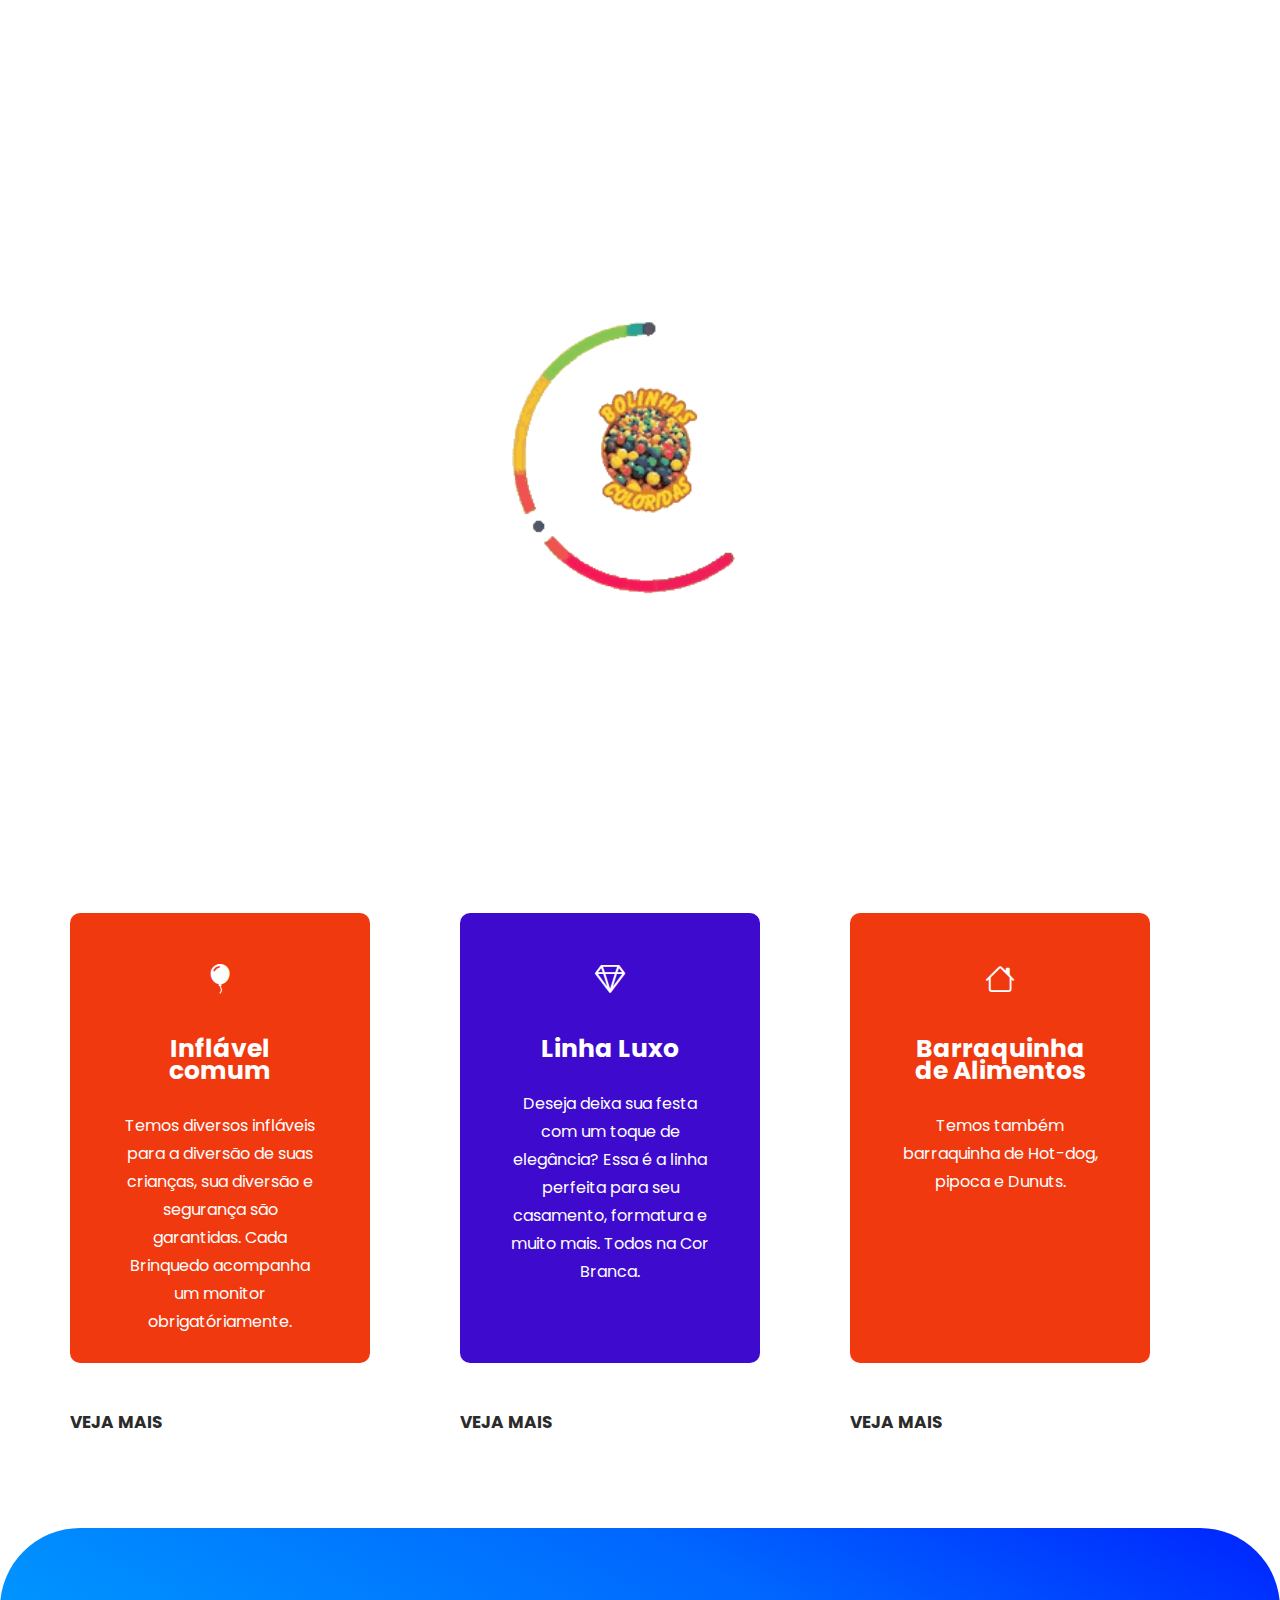
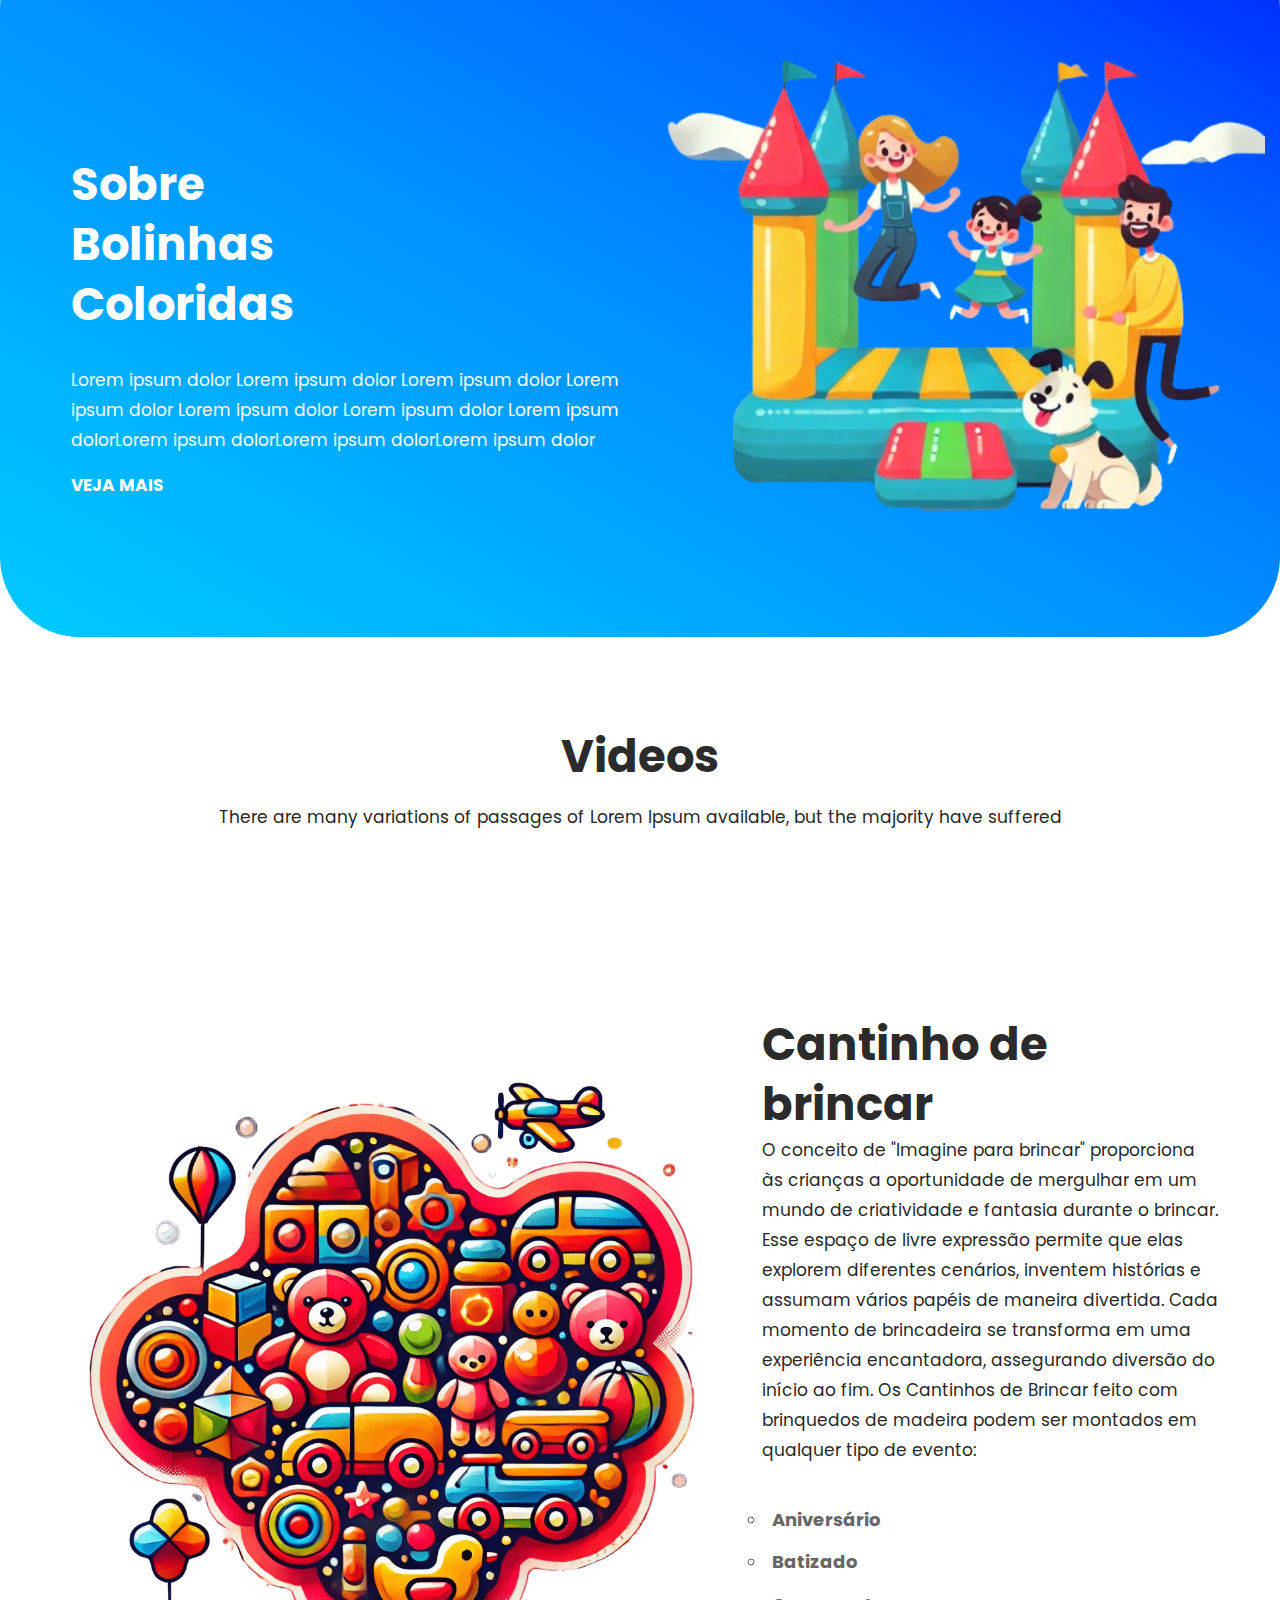
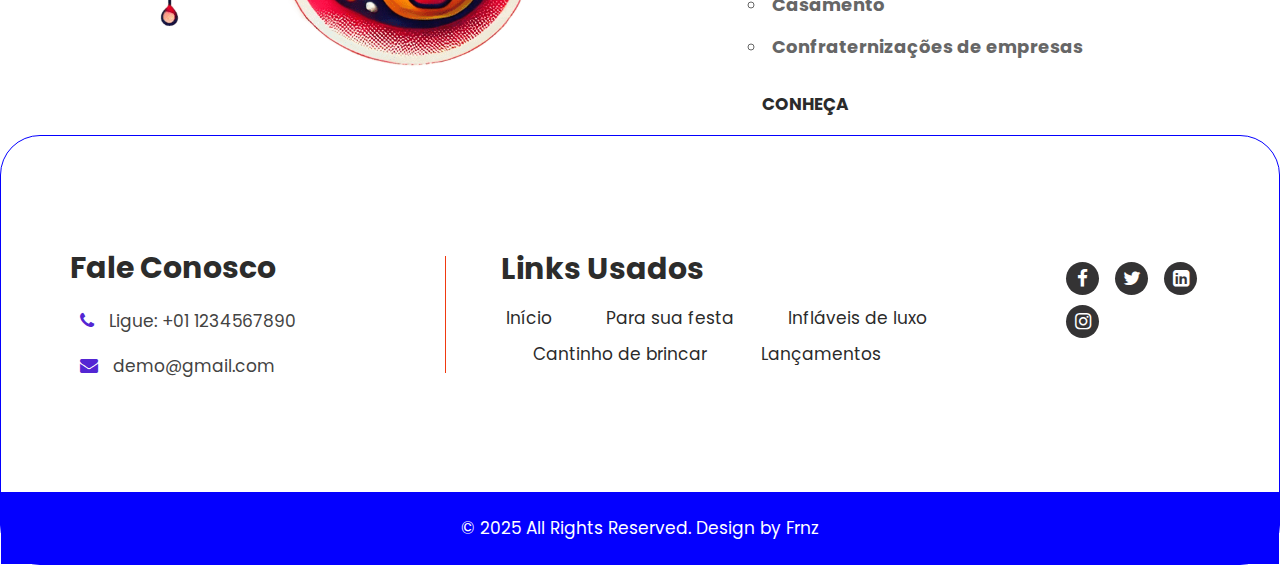
==== commit 6dc71bf3: "first commit3" ====
--- a/bolinhas-coloridas/index.html
+++ b/bolinhas-coloridas/index.html
@@ -109,7 +109,7 @@
                         <div class="col-md-5">
                           <div class="board">
                             <i><img src="images/top_icon.png" alt="#" /></i>
-                            <h3>Giro Maluco!</h3>
+                            <h3>Novo<br>Giro<br> Maluco!</h3>
                             <div class="link_btn">
                               <a class="read_more4" href="Javascript:void(0)"
                                 >Veja mais <span></span
@@ -182,6 +182,7 @@
                   <i class="fa fa-arrow-right" aria-hidden="true"></i>
                   <span class="sr-only">Next</span>
                 </a>
+                
               </div>
             </div>
           </div>
@@ -356,7 +357,7 @@
     <!-- end cantinho de brincar -->
     
     <!-- Botão flutuante do WhatsApp -->
-<a href="https://wa.me/5511957109907" id="whatsapp-btn" target="_blank">
+<a href="https://api.whatsapp.com/send/?phone=5511965746417&text=Ol%C3%A1%21+Gostaria+de+obter+mais+informa%C3%A7%C3%B5es+sobre+seus+produtos&type=phone_number&app_absent=0" id="whatsapp-btn" target="_blank">
   <div class="whatsapp-icon">
     <i class="bi bi-whatsapp"></i>
   </div>
--- a/bolinhas-coloridas/css/style.css
+++ b/bolinhas-coloridas/css/style.css
@@ -472,9 +472,8 @@
 
 .header {
   width: 100%;
-  background: #fff0;
   height: 107px;
-  padding: 27px 20px;
+  padding: 27px 20px 27px 20px;
   position: absolute;
   z-index: 999;
 }
@@ -487,56 +486,24 @@
 .navigation.navbar-dark .navbar-nav .nav-link {
   padding: 10px;
   color: #2b2b2b;
-  font-size: 17px;
-  line-height: 20px;
-  font-weight: 400;
-  border-radius: 30px;
+  font-size: 16px;
+  /* border-radius: 30px; */
   text-transform: uppercase;
+  transition: 0.3s;
 }
 
 .navigation.navbar-dark .navbar-nav .nav-link:focus,
 .navigation.navbar-dark .navbar-nav .nav-link:hover {
-  color: #fff;
-  background: #add8e6;
-  font-weight: bold;
+  font-weight: bold;
+  border-bottom: 1px solid black;
 }
 
 .navigation.navbar-dark .navbar-nav .active > .nav-link,
 .navigation.navbar-dark .navbar-nav .nav-link.active,
 .navigation.navbar-dark .navbar-nav .nav-link.show,
 .navigation.navbar-dark .navbar-nav .show > .nav-link {
-  color: #fff;
-  background: #add8e6;
-  font-weight: bold;
-}
-
-.di_no {
-  display: none;
-}
-
-ul.email {
-  padding-top: 1px;
-  display: flex;
-  align-items: center;
-  justify-content: flex-end;
-  flex-wrap: wrap;
-}
-
-ul.email li {
-  padding: 0px 30px;
-}
-
-ul.email li:nth-child(2) {
-  padding-right: 0;
-}
-
-ul.email li a {
-  font-size: 29px;
-}
-
-ul.email li i {
-  color: #5e5d5e;
-  font-size: 19px;
+  font-weight: bold;
+  border-bottom: 1px solid black;
 }
 
 /* Oculta o menu suspenso */
@@ -564,8 +531,7 @@
   border-radius: 5px;
 }
 .dropdown-menu li a:hover {
-  background-color: #0400ff;
-  color: white;
+  border-bottom: 1px solid black;
   font-weight: bold;
 }
 
@@ -585,12 +551,13 @@
 /** banner section **/
 
 .full_bg {
-  background: #fff;
+  padding: 30px;
 }
 
 .slider_main {
   padding-top: 6%;
 }
+
 
 .relative {
   left: 0;
@@ -619,6 +586,11 @@
   float: right;
   text-align: left;
   width: 100%;
+}
+
+.board img {
+  position: fixed;
+  margin: 10px;
 }
 
 .relative h3 {
@@ -729,12 +701,16 @@
 /** about section **/
 
 .about {
-  background: url(../images/about_bg.jpg);
-  background-size: cover;
-  background-position: center center;
-  background-repeat: no-repeat;
-  background-attachment: fixed;
+  background-image: linear-gradient(
+    to left bottom,
+    #0023ff,
+    #0066ff,
+    #008dff,
+    #00aeff,
+    #00caff
+  );
   padding-top: 90px;
+  border-radius: 80px;
 }
 
 .about .titlepage {
@@ -1133,7 +1109,6 @@
 /**  inner page css **/
 
 .inner_page .header {
-  box-shadow: 0 0 10px rgb(240, 57, 15);
   margin-bottom: 10px;
   position: inherit;
 }
--- a/bolinhas-coloridas/css/responsive.css
+++ b/bolinhas-coloridas/css/responsive.css
@@ -108,7 +108,7 @@
   .header {
     padding: 31px 15px;
     box-shadow: 0 0 10px rgb(240, 57, 15);
-    margin-bottom: 11px;
+    margin-bottom: 20px;
   }
   /* testimonia
   .board {
@@ -193,7 +193,7 @@
     padding: 0;
     width: 100%;
     outline: inherit;
-    margin-top: -37px;
+    margin-top: -80px;
   }
   .navigation.navbar-dark .navbar-toggler-icon {
     background: url(../images/menu_icon.png);
